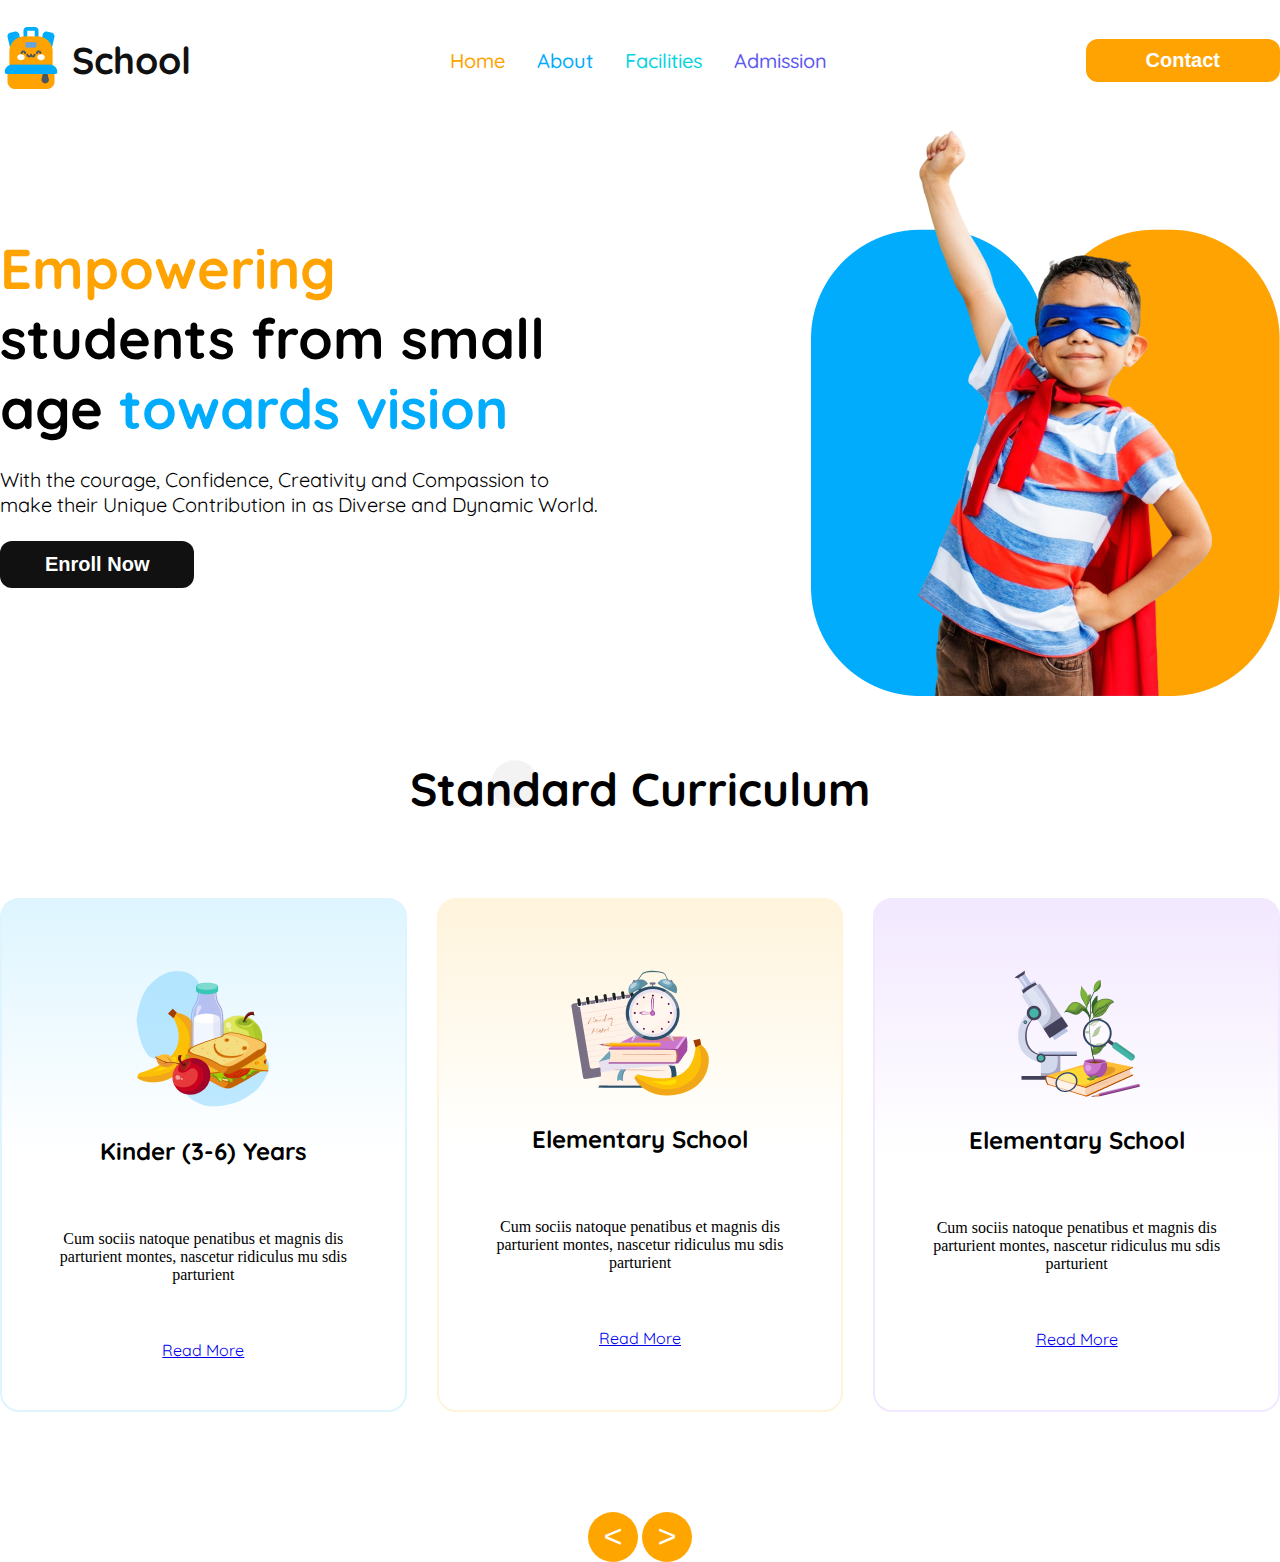
==== index.html @ a7b6e9ef "first commit" ====
<!DOCTYPE html>
<html lang="en">

<head>
    <meta charset="UTF-8">
    <meta name="viewport" content="width=device-width, initial-scale=1.0">
    <title>Assignment-2</title>
</head>
<link rel="stylesheet" href="style.css">

<body class="quicksand-font">
    <header>
        <nav class="navbar display-flex">

            <div class="nav-logo display-flex"><a href="index.html">
                    <img src="B11-A2-Kids-School/assets/logo.png" alt="school logo"></a>
                <a id="brand" href="assignment-2.html">
                    <h3 class="brand black">School</h3>
                </a>
            </div>

            <ul class="nav-links display-flex">
                <li class="nav-item"><a href="assignment-2.html" class="nav-link orange">Home</a></li>
                <li class="nav-item"><a href="assignment-2.html" class="nav-link sky-blue">About</a></li>
                <li class="nav-item"><a href="assignment-2.html" class="nav-link cyan">Facilities</a></li>
                <li class="nav-item"><a href="assignment-2.html" class="nav-link violet">Admission</a></li>
            </ul>
            <a href="assignment-2.html"> <button class="btn-primary">Contact</button></a>
        </nav>
    </header>
    <main>
        <div class="banner display-flex">
            <div class="banner-content">
                <h1 class="banner-title"><span class="orange">Empowering</span> <br> students from small <br> age <span
                        class="sky-blue">towards vision</span>
                </h1>
                <p class="banner-description">With the courage, Confidence, Creativity and Compassion to <br> make their
                    Unique Contribution in as
                    Diverse
                    and
                    Dynamic World.</p>
                <a href="assignment-2.html"><button class="btn-secondary">Enroll Now</button></a>
            </div>
            <div>
                <img class="banner-img" src="B11-A2-Kids-School/assets/hero-kids.png" alt="an image of hero kids">
            </div>
        </div>
        <section>
            <h2 class="section-title">Standard Curriculum</h2>
            <div class="card-container display-flex">
                <!-- .icon*4>img+h3.card-title+p.card-description+a -->
                <div class="card" id="card-1">
                    <img src="B11-A2-Kids-School/assets/kinder.png" alt="">
                    <h3 class="card-title">Kinder (3-6) Years</h3>
                    <p class="card-description raleway-font">Cum sociis natoque penatibus et magnis
                        dis parturient montes, nascetur ridiculus
                        mu sdis parturient</p>
                    <a href="assignment-2.html">Read More</a>
                </div>

                <div class="card" id="card-2">
                    <img src="B11-A2-Kids-School/assets/elementary.png" alt="">
                    <h3 class="card-title">Elementary School</h3>
                    <p class="card-description raleway-font">Cum sociis natoque penatibus et magnis
                        dis parturient montes, nascetur ridiculus
                        mu sdis parturient</p>
                    <a href="assignment-2.html">Read More</a>
                </div>

                <div class="card" id="card-3">
                    <img src="B11-A2-Kids-School/assets/middle.png" alt="">
                    <h3 class="card-title">Elementary School</h3>
                    <p class="card-description raleway-font">Cum sociis natoque penatibus et magnis
                        dis parturient montes, nascetur ridiculus
                        mu sdis parturient</p>
                    <a href="assignment-2.html">Read More</a>
                </div>
            </div>
            <div class="left-right-button">
                <button class="left">&lt;</button>
                <button class="right">&gt;</button>
            </div>

        </section>
    </main>
    <footer class="hide">
        <img src="B11-A2-Kids-School/assets/logo.png" alt="">
        <h2>Kids Education</h2>
    </footer>
</body>

</html>
---- style.css ----
@import url('https://fonts.googleapis.com/css2?family=Quicksand:wght@300..700&display=swap');


.quicksand-font {
    font-family: "Quicksand", serif;
    font-optical-sizing: auto;
    font-weight: 400;
    font-style: normal;
}

@import url('https://fonts.googleapis.com/css2?family=Raleway:ital,wght@0,100..900;1,100..900&display=swap');

.raleway-font {
    font-family: "Raleway", serif;
    font-optical-sizing: auto;
    font-weight: 400;
    font-style: normal;
}

body {
    max-width: 1440px;
    margin: 0 auto;
}

/* shared styles */
.display-flex {
    display: flex;
}

.hide {
    display: none;
}

/* colors */
.black {
    color: rgba(17, 17, 17, 1);
}

.white {
    color: rgba(247, 247, 247, 1);
}


.orange {
    color: rgba(254, 163, 1, 1);
}

.sky-blue {
    color: rgba(1, 172, 253, 1);
}

.cyan {
    color: rgba(5, 212, 223, 1);
}

.violet {
    color: rgba(93, 88, 239, 1);

}


.btn-primary {
    color: white;
    background-color: rgba(254, 163, 1, 1);
    border: none;
    border-radius: 12px;
    font-weight: 600;
    font-size: 1.25rem;
    padding: 10px 60px;
}

.btn-primary:hover {
    background-color: rgb(209, 132, 0);
}

.btn-secondary {
    color: white;
    background-color: rgba(17, 17, 17, 1);
    border: none;
    border-radius: 12px;
    font-weight: 700;
    font-size: 1.25rem;
    padding: 12px 45px;
}

.btn-secondary:hover {
    background-color: rgb(70, 70, 70);
}

/* header styles */

header {
    /* margin-top: 20px; */
}

/* nav styles */

.navbar {
    justify-content: space-between;
    align-items: center;
}

.nav-logo {
    align-items: center;
    gap: 10px;
}

.nav-item {
    list-style: none;

}

.nav-link:hover {
    color: rgb(70, 70, 70);
}

.nav-link {
    text-decoration: none;
    font-weight: 500;
    font-size: 1.25rem;
}

.nav-links {
    gap: 32px;
    padding: 0;
}

#brand {
    text-decoration: none;
    font-weight: 700;
    font-size: 2rem;
}

.brand:hover {
    color: rgb(100, 100, 100);
}

/* banner styles */
.banner {
    justify-content: space-between;
    align-items: center;
    margin-bottom: 60px;
}

.banner-title {
    font-weight: 700;
    font-size: 3.5rem;
    margin: 0;
}

.banner-description {
    font-weight: 400;
    font-size: 1.25rem;
    margin: 0;
    padding-top: 24px;
    padding-bottom: 24px;
}

/* section styles  */

.section-title {
    background-image: url(B11-A2-Kids-School/assets/bg.png);
    font-weight: 700;
    font-size: 2.875rem;
    color: rgb(0, 0, 0);
    align-items: center;
    text-align: center;
    margin-bottom: 80px;
}

.card-container {
    gap: 30px;
}

.card {
    align-items: center;
    text-align: center;
    border-radius: 19px;
    padding-top: 50px;
    padding-bottom: 50px;
}

.card img {
    margin-top: 20px;
}

#card-1 {
    background-image: linear-gradient(rgba(222, 245, 255, 1), transparent, transparent);
    border: 2px solid rgba(222, 245, 255, 1);
}

#card-2 {
    background-image: linear-gradient(rgba(255, 244, 220, 1), transparent, transparent);
    border: 2px solid rgba(255, 244, 220, 1);
}

#card-3 {
    background-image: linear-gradient(rgba(242, 232, 255, 1), transparent, transparent);
    border: 2px solid rgba(242, 232, 255, 1);
}

.card-title {
    font-weight: 700;
    font-size: 1.5rem;
}

.card-description {
    font-weight: 500;
    font-size: 1rem;
    padding: 40px;
}

.left-right-button {
    text-align: center;
    margin-top: 100px
}

.left {
    width: 50px;
    height: 50px;
    background-color: orange;
    color: white;
    border: none;
    border-radius: 50%;
    font-size: 2rem;
}

.right {
    width: 50px;
    height: 50px;
    background-color: orange;
    color: white;
    border: none;
    border-radius: 50%;
    font-size: 2rem;

}

/* section ends here */

/* our stories */
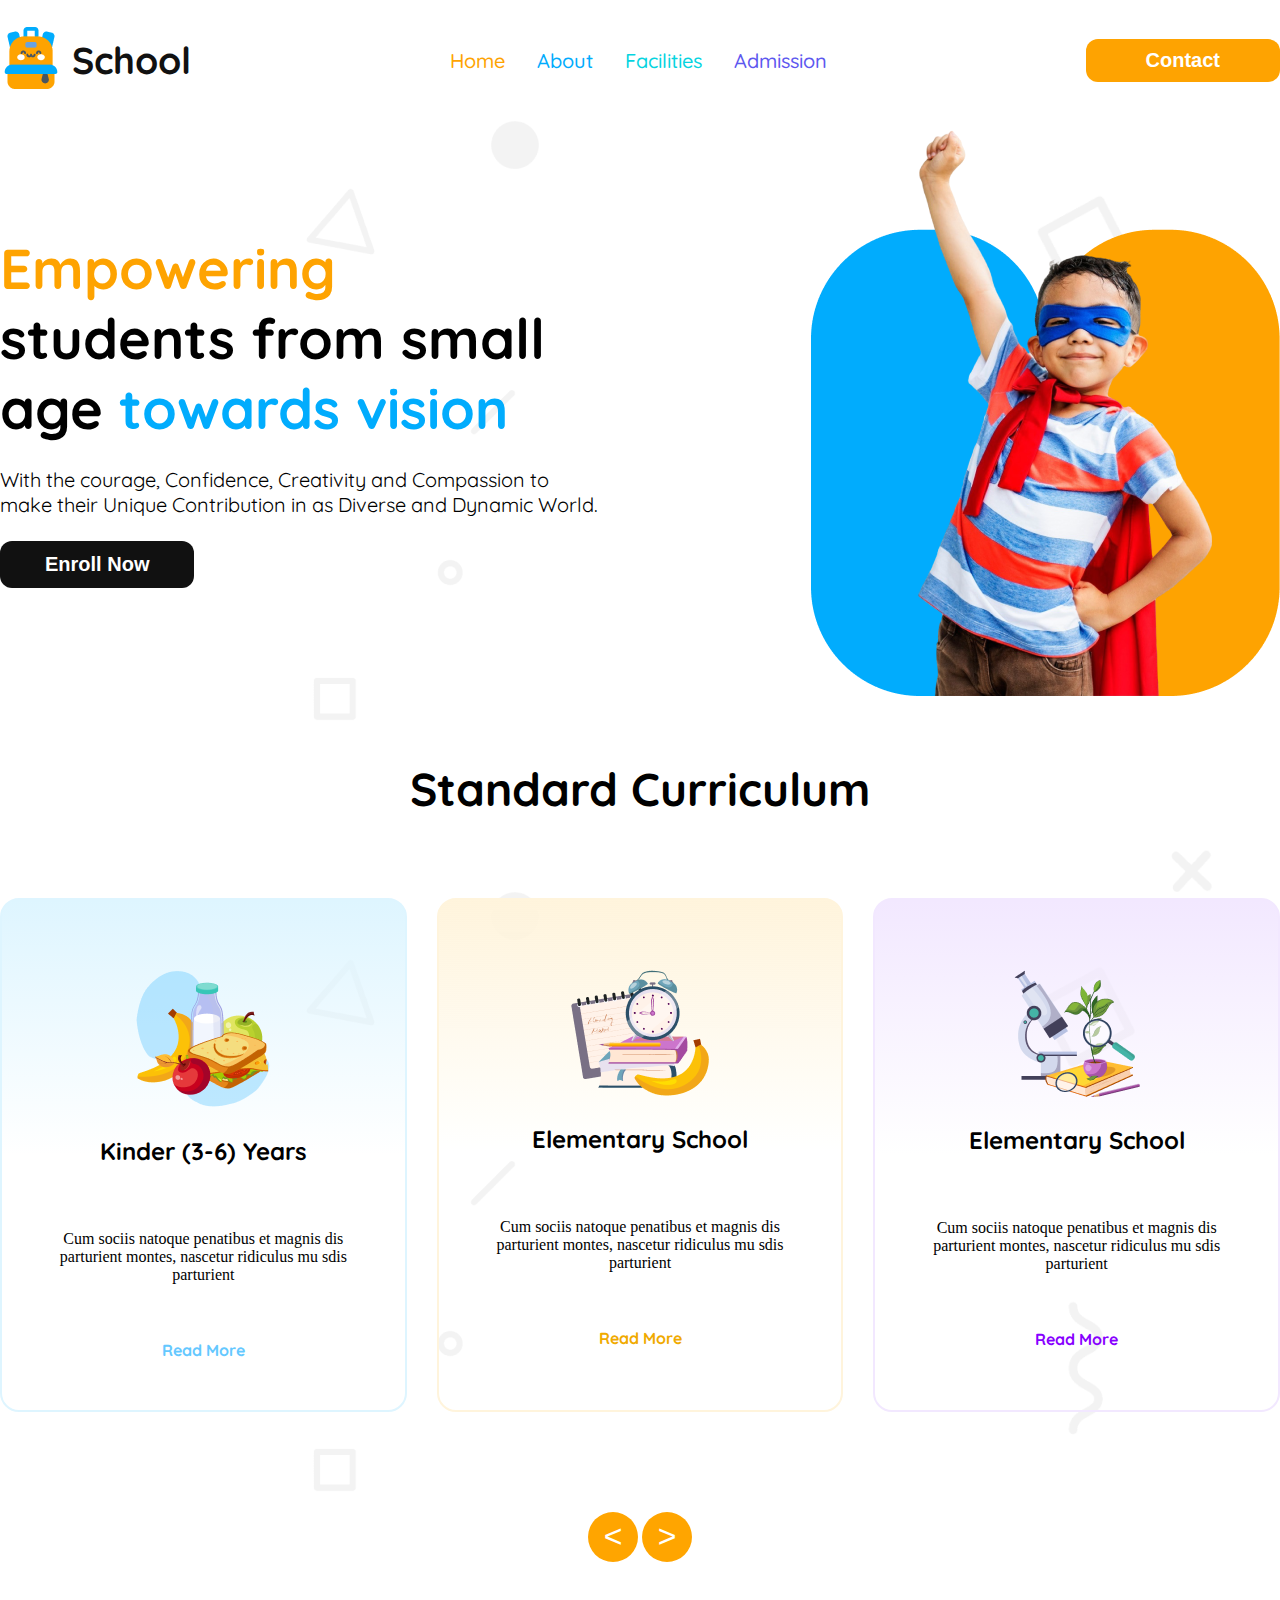
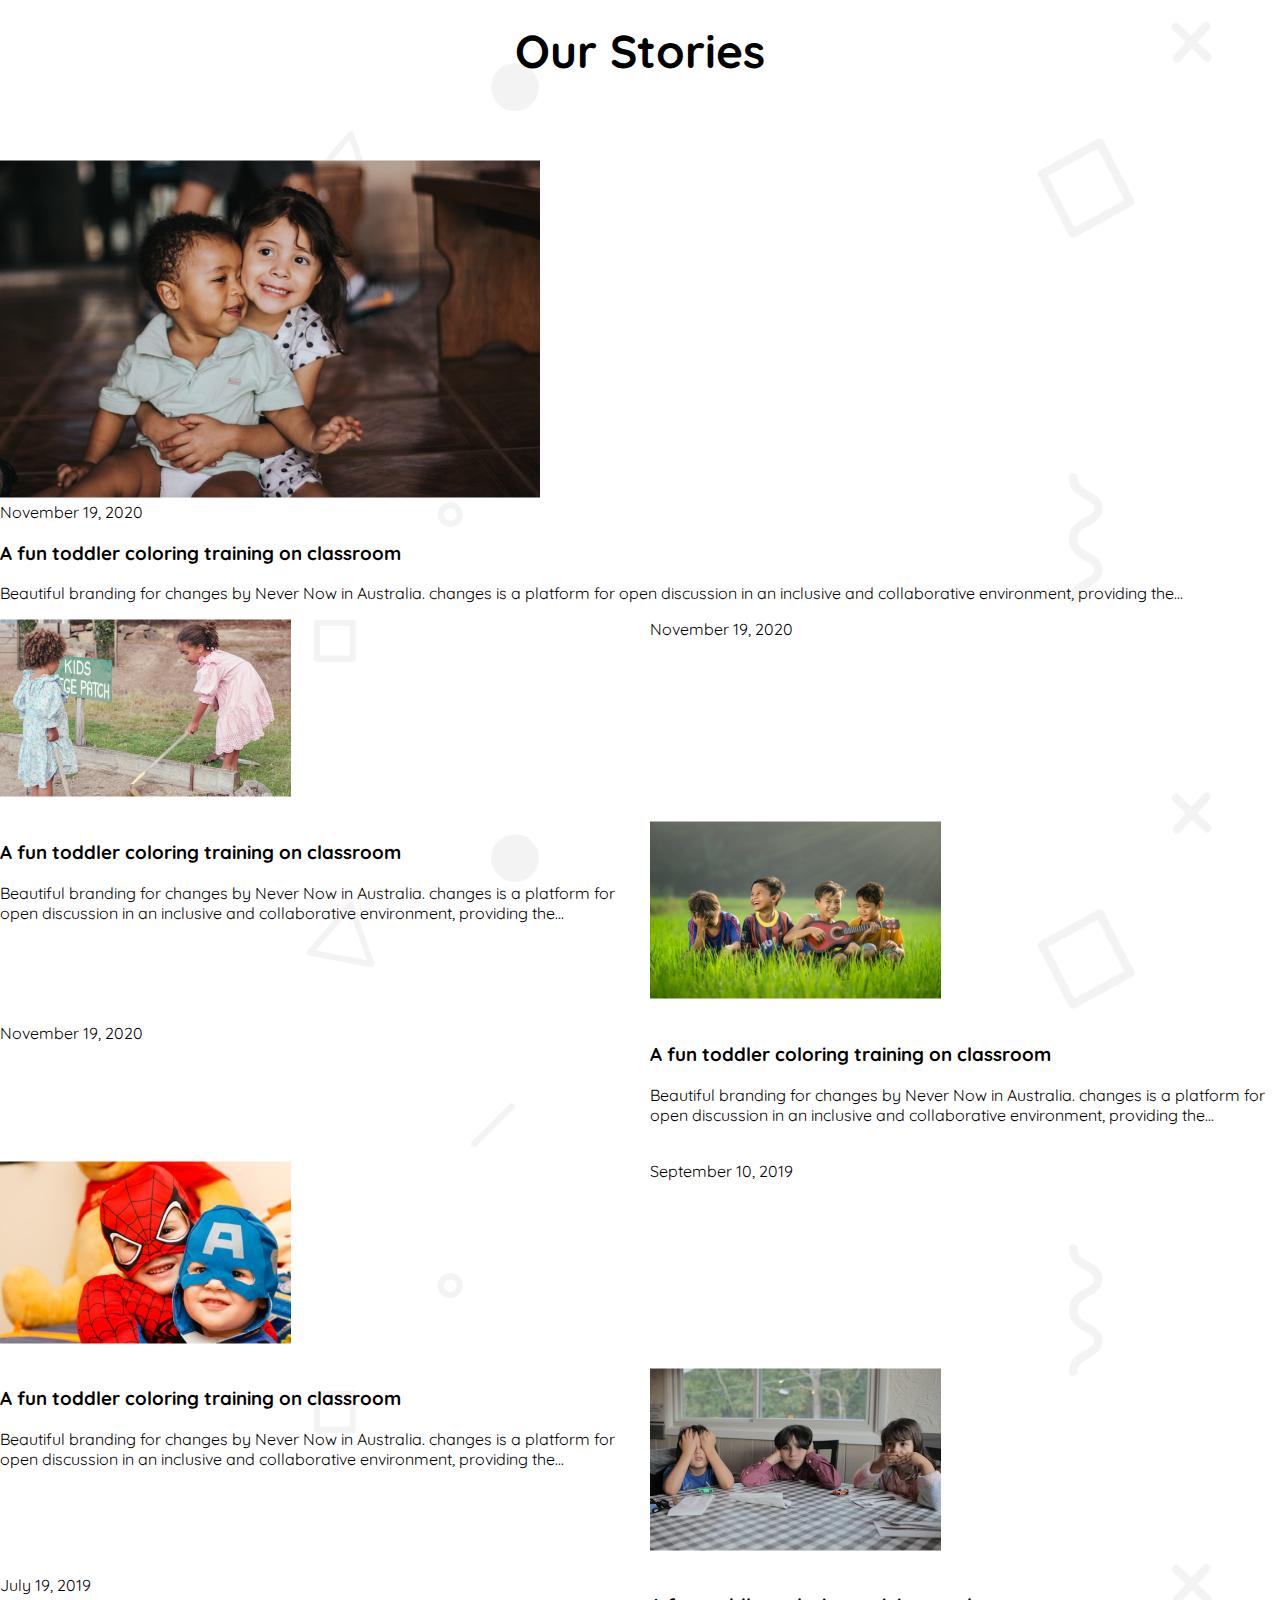
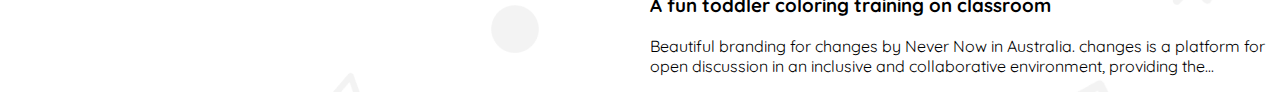
==== commit 74a17971: "adding our stories section" ====
--- a/index.html
+++ b/index.html
@@ -55,7 +55,7 @@
                     <p class="card-description raleway-font">Cum sociis natoque penatibus et magnis
                         dis parturient montes, nascetur ridiculus
                         mu sdis parturient</p>
-                    <a href="assignment-2.html">Read More</a>
+                    <a href="assignment-2.html"><span style="color:rgba(100, 200, 255, 1);">Read More</span></a>
                 </div>
 
                 <div class="card" id="card-2">
@@ -64,7 +64,7 @@
                     <p class="card-description raleway-font">Cum sociis natoque penatibus et magnis
                         dis parturient montes, nascetur ridiculus
                         mu sdis parturient</p>
-                    <a href="assignment-2.html">Read More</a>
+                    <a href="assignment-2.html"><span style="color:rgba(240, 170, 0, 1);">Read More</span></a>
                 </div>
 
                 <div class="card" id="card-3">
@@ -73,14 +73,78 @@
                     <p class="card-description raleway-font">Cum sociis natoque penatibus et magnis
                         dis parturient montes, nascetur ridiculus
                         mu sdis parturient</p>
-                    <a href="assignment-2.html">Read More</a>
+                    <a href="assignment-2.html"><span style="color:rgba(135, 0, 255, 1);">Read More</span></a>
                 </div>
             </div>
             <div class="left-right-button">
-                <button class="left">&lt;</button>
-                <button class="right">&gt;</button>
+                <a href="assignment-2.html"><button class="left">&lt;</button></a>
+                <a href="assignment-2.html"><button class="right">&gt;</button></a>
             </div>
 
+        </section>
+
+        <section>
+            <h2 class="section-title">Our Stories</h2>
+            <div>
+                <img src="B11-A2-Kids-School/assets/story-1.png">
+            </div>
+            <div class="date">November 19, 2020</div>
+            <div>
+                <h3 class="story-title">A fun toddler coloring training on
+                    classroom</h3>
+                <p class="story-description">Beautiful branding for changes by Never Now in Australia.
+                    changes is a platform for open discussion in an inclusive and
+                    collaborative environment, providing the...</p>
+            </div>
+            <div class="story-collage">
+                <div>
+                    <img src="B11-A2-Kids-School/assets/story-2.png">
+                </div>
+                <div class="date">November 19, 2020</div>
+                <div>
+                    <h3 class="story-title">A fun toddler coloring training on
+                        classroom</h3>
+                    <p class="story-description">Beautiful branding for changes by Never Now in Australia.
+                        changes is a platform for open discussion in an inclusive and
+                        collaborative environment, providing the...</p>
+                </div>
+
+                <div>
+                    <img src="B11-A2-Kids-School/assets/story-3.png">
+                </div>
+                <div class="date">November 19, 2020</div>
+                <div>
+                    <h3 class="story-title">A fun toddler coloring training on
+                        classroom</h3>
+                    <p class="story-description">Beautiful branding for changes by Never Now in Australia.
+                        changes is a platform for open discussion in an inclusive and
+                        collaborative environment, providing the...</p>
+                </div>
+
+                <div>
+                    <img src="B11-A2-Kids-School/assets/story-4.png">
+                </div>
+                <div class="date">September 10, 2019</div>
+                <div>
+                    <h3 class="story-title">A fun toddler coloring training on
+                        classroom</h3>
+                    <p class="story-description">Beautiful branding for changes by Never Now in Australia.
+                        changes is a platform for open discussion in an inclusive and
+                        collaborative environment, providing the...</p>
+                </div>
+
+                <div>
+                    <img src="B11-A2-Kids-School/assets/story-5.png">
+                </div>
+                <div class="date">July 19, 2019</div>
+                <div>
+                    <h3 class="story-title">A fun toddler coloring training on
+                        classroom</h3>
+                    <p class="story-description">Beautiful branding for changes by Never Now in Australia.
+                        changes is a platform for open discussion in an inclusive and
+                        collaborative environment, providing the...</p>
+                </div>
+            </div>
         </section>
     </main>
     <footer class="hide">
--- a/style.css
+++ b/style.css
@@ -17,6 +17,10 @@
     font-style: normal;
 }
 
+main {
+    background-image: url(B11-A2-Kids-School/assets/bg.png);
+}
+
 body {
     max-width: 1440px;
     margin: 0 auto;
@@ -159,7 +163,6 @@
 /* section styles  */
 
 .section-title {
-    background-image: url(B11-A2-Kids-School/assets/bg.png);
     font-weight: 700;
     font-size: 2.875rem;
     color: rgb(0, 0, 0);
@@ -184,6 +187,12 @@
     margin-top: 20px;
 }
 
+.card a {
+    text-decoration: none;
+    font-weight: 700;
+    font-size: 1rem;
+}
+
 #card-1 {
     background-image: linear-gradient(rgba(222, 245, 255, 1), transparent, transparent);
     border: 2px solid rgba(222, 245, 255, 1);
@@ -212,7 +221,8 @@
 
 .left-right-button {
     text-align: center;
-    margin-top: 100px
+    margin-top: 100px;
+    margin-bottom: 60px;
 }
 
 .left {
@@ -225,6 +235,10 @@
     font-size: 2rem;
 }
 
+.left:hover {
+    background-color: rgb(209, 132, 0);
+}
+
 .right {
     width: 50px;
     height: 50px;
@@ -233,9 +247,18 @@
     border: none;
     border-radius: 50%;
     font-size: 2rem;
-
+}
+
+.right:hover {
+    background-color: rgb(209, 132, 0);
 }
 
 /* section ends here */
 
-/* our stories */+/* our stories style */
+
+.story-collage {
+    display: grid;
+    grid-template-columns: repeat(2, 1fr);
+    gap: 20px;
+}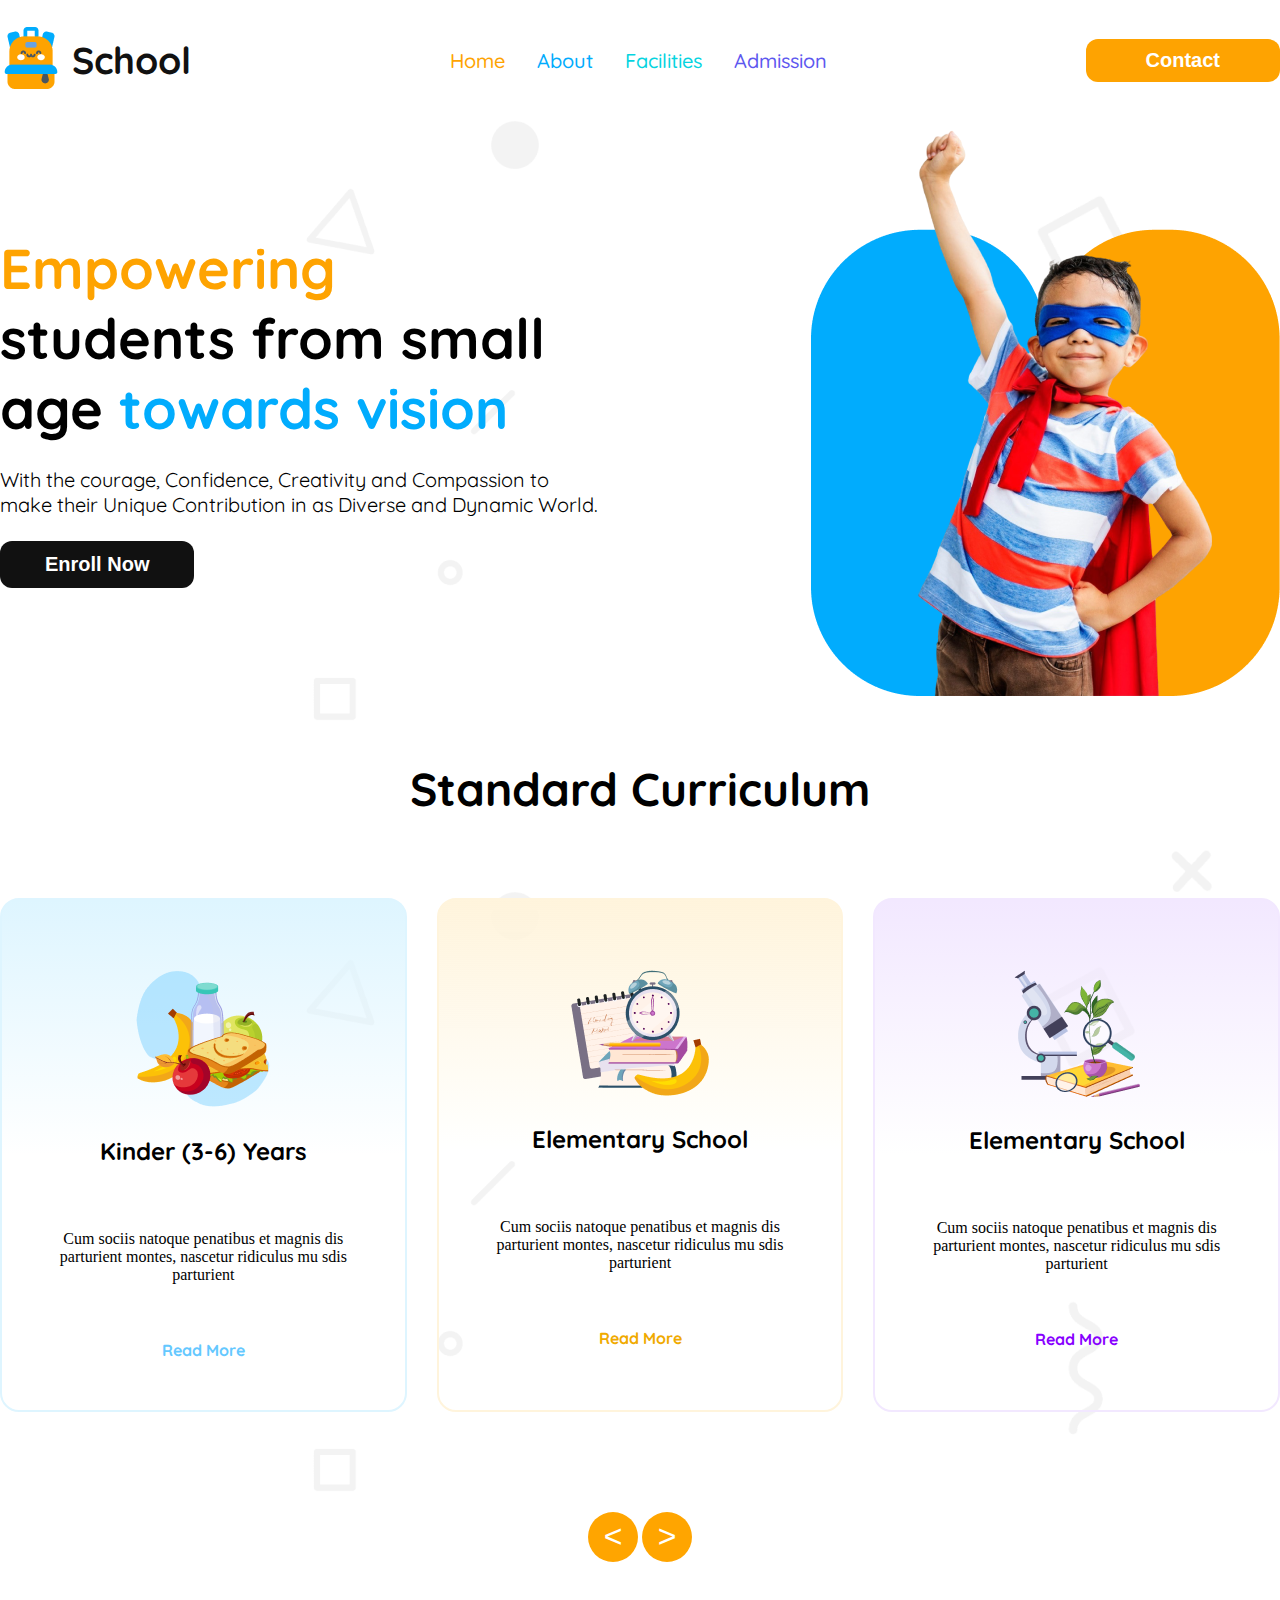
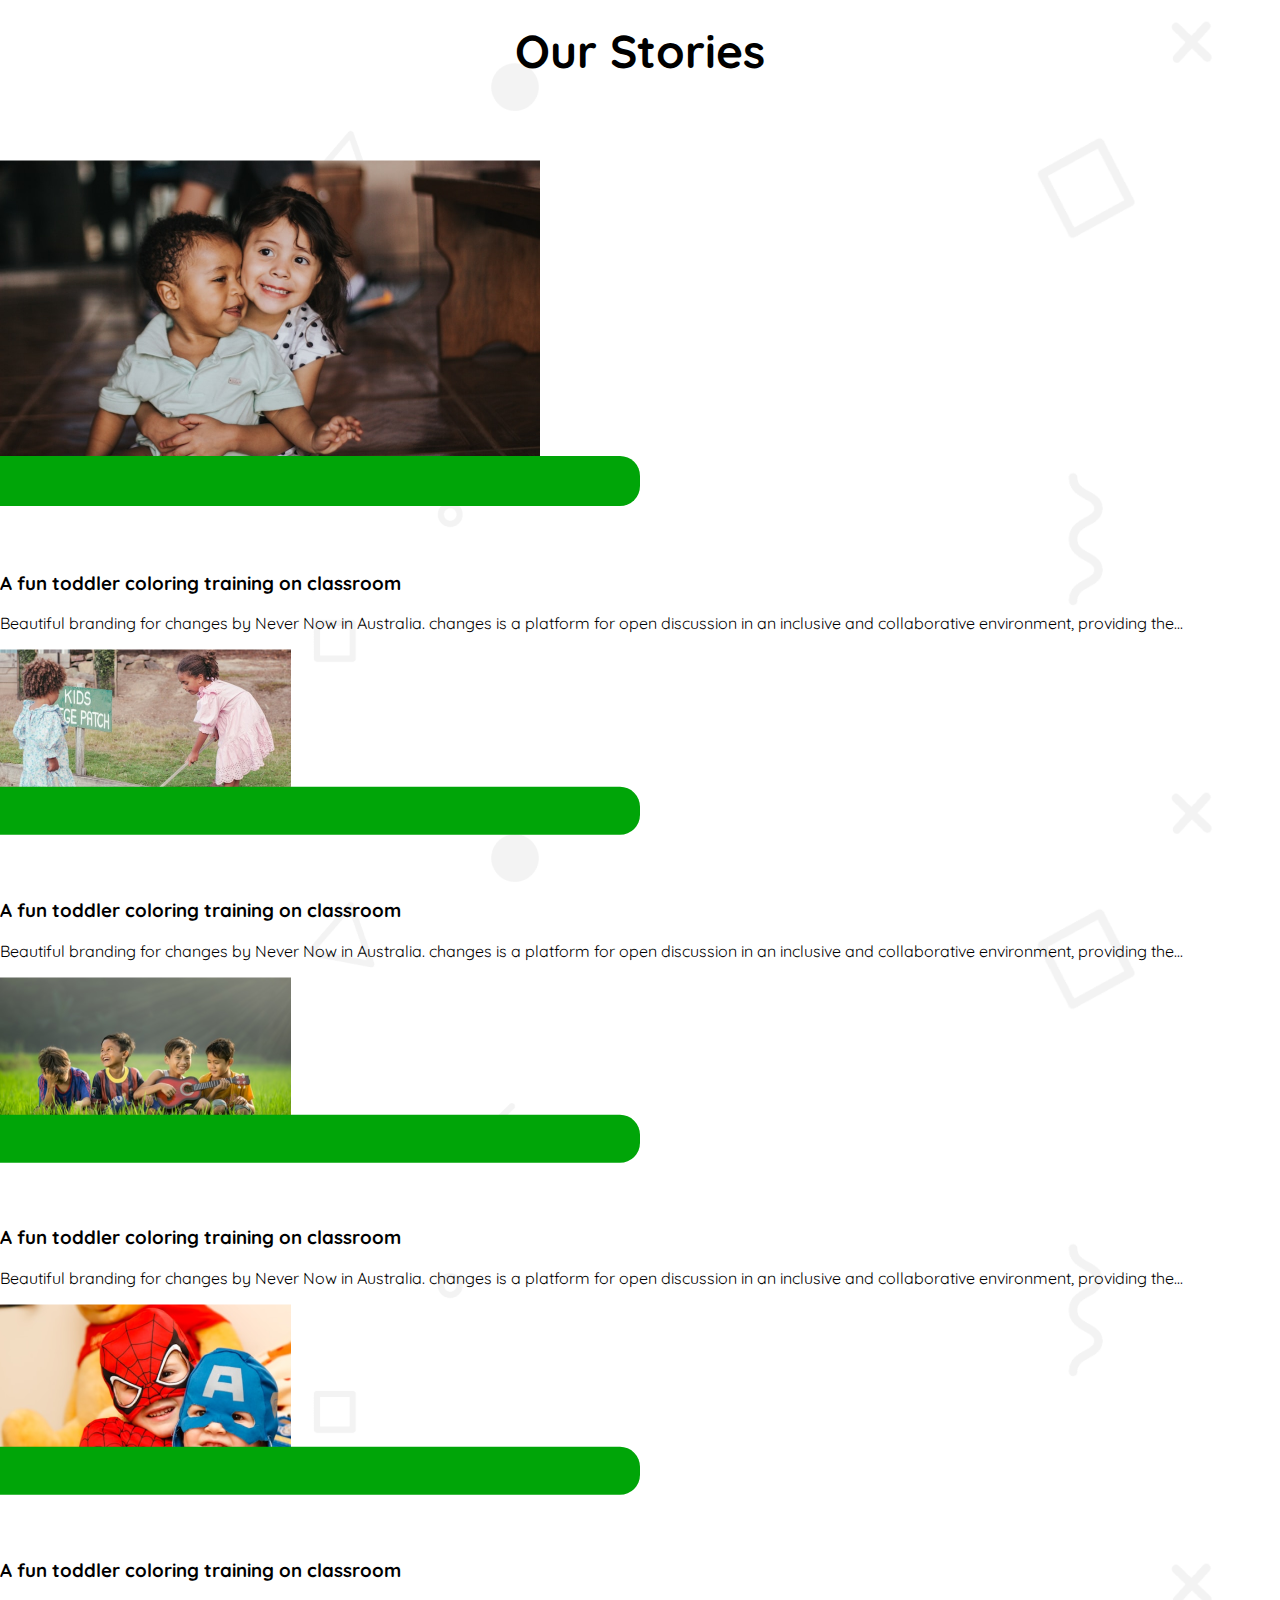
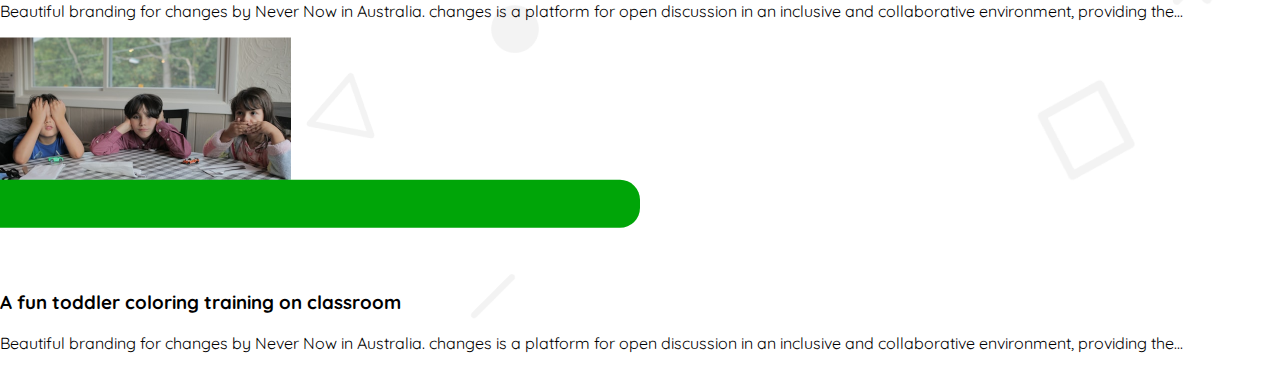
==== commit 01ac32fb: "finishing for today" ====
--- a/index.html
+++ b/index.html
@@ -100,7 +100,7 @@
                 <div>
                     <img src="B11-A2-Kids-School/assets/story-2.png">
                 </div>
-                <div class="date">November 19, 2020</div>
+                <div class="date raleway-font">November 19, 2020</div>
                 <div>
                     <h3 class="story-title">A fun toddler coloring training on
                         classroom</h3>
@@ -112,7 +112,7 @@
                 <div>
                     <img src="B11-A2-Kids-School/assets/story-3.png">
                 </div>
-                <div class="date">November 19, 2020</div>
+                <div class="date raleway-font">November 19, 2020</div>
                 <div>
                     <h3 class="story-title">A fun toddler coloring training on
                         classroom</h3>
@@ -124,7 +124,7 @@
                 <div>
                     <img src="B11-A2-Kids-School/assets/story-4.png">
                 </div>
-                <div class="date">September 10, 2019</div>
+                <div class="date raleway-font">September 10, 2019</div>
                 <div>
                     <h3 class="story-title">A fun toddler coloring training on
                         classroom</h3>
@@ -136,7 +136,7 @@
                 <div>
                     <img src="B11-A2-Kids-School/assets/story-5.png">
                 </div>
-                <div class="date">July 19, 2019</div>
+                <div class="date raleway-font">July 19, 2019</div>
                 <div>
                     <h3 class="story-title">A fun toddler coloring training on
                         classroom</h3>
--- a/style.css
+++ b/style.css
@@ -256,9 +256,19 @@
 /* section ends here */
 
 /* our stories style */
-
-.story-collage {
+.date {
+    background-color: rgb(0, 165, 8);
+    color: white;
+    border-radius: 20px;
+    padding: 15px 20px;
+    font-weight: 500;
+    font-size: 1rem;
+    transform: translate(-50%, -92%);
+    top: 60%;
+}
+
+/* .story-collage {
     display: grid;
     grid-template-columns: repeat(2, 1fr);
     gap: 20px;
-}+} */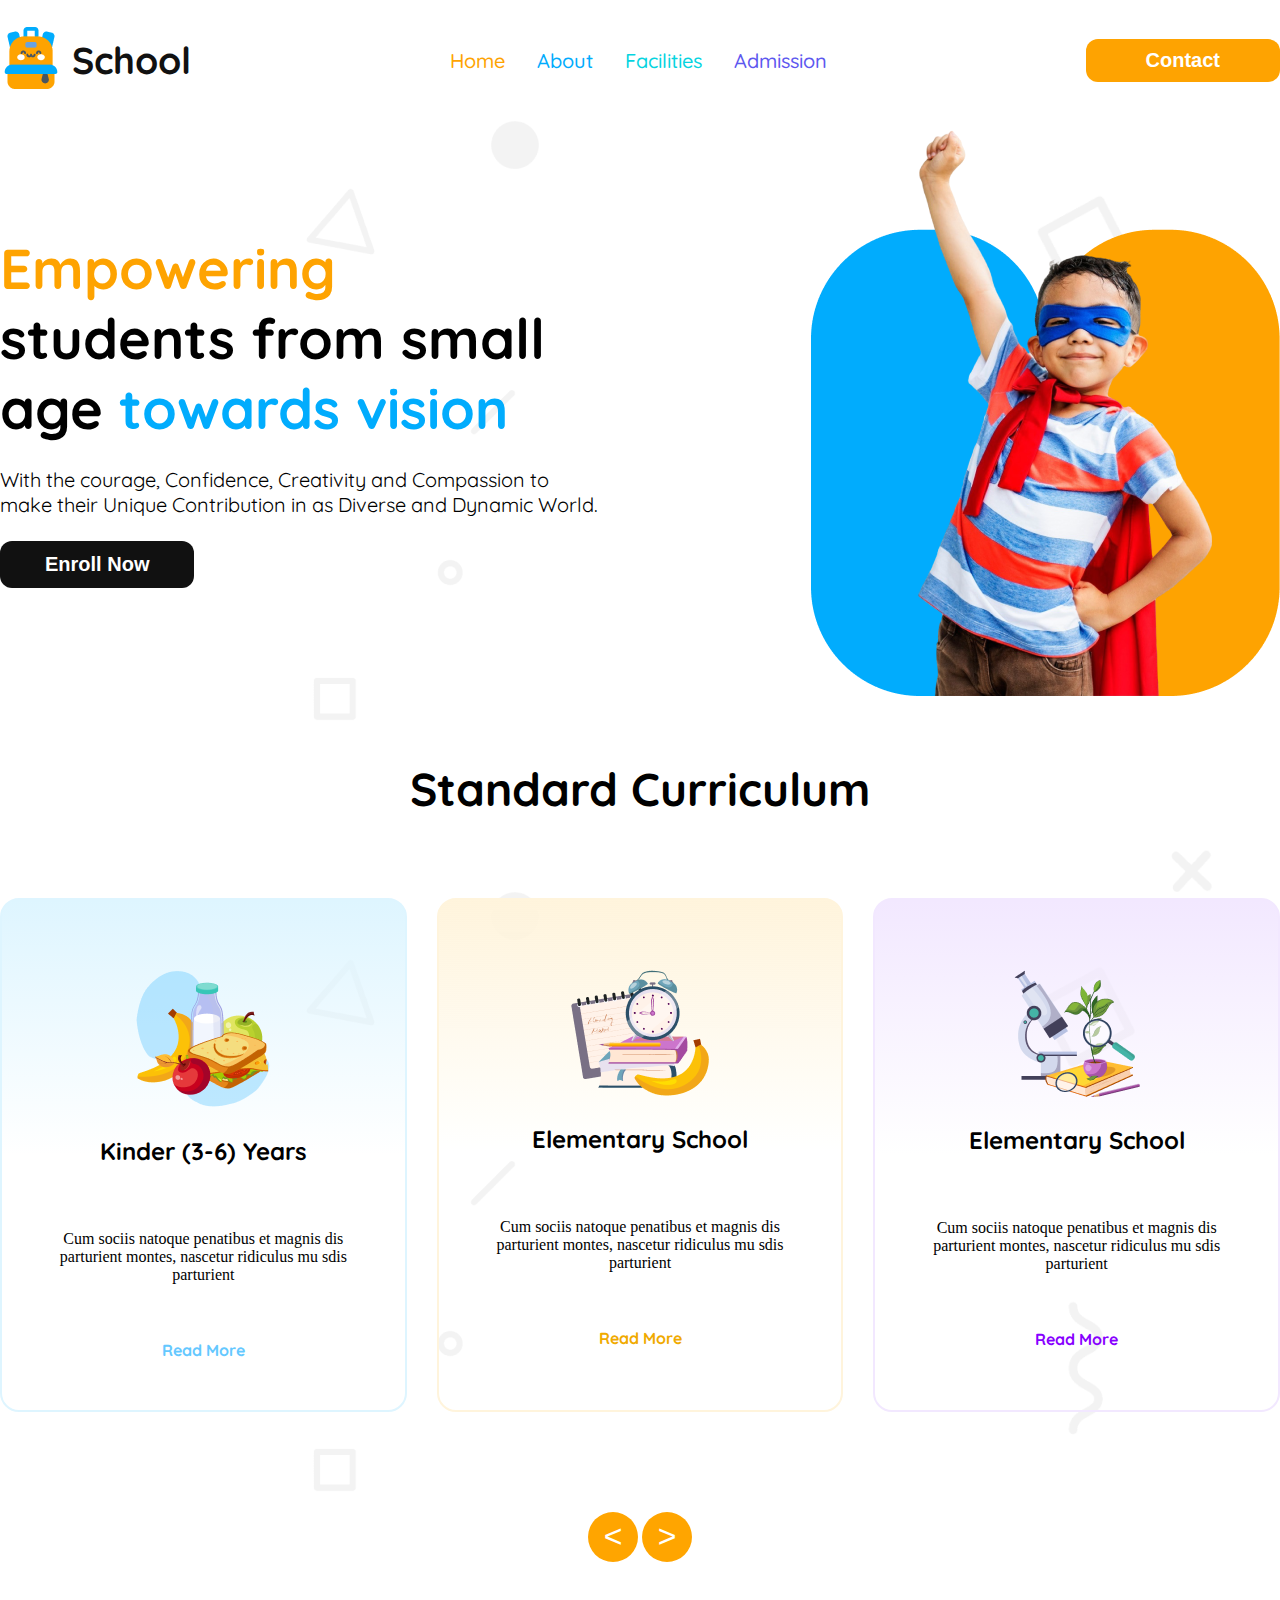
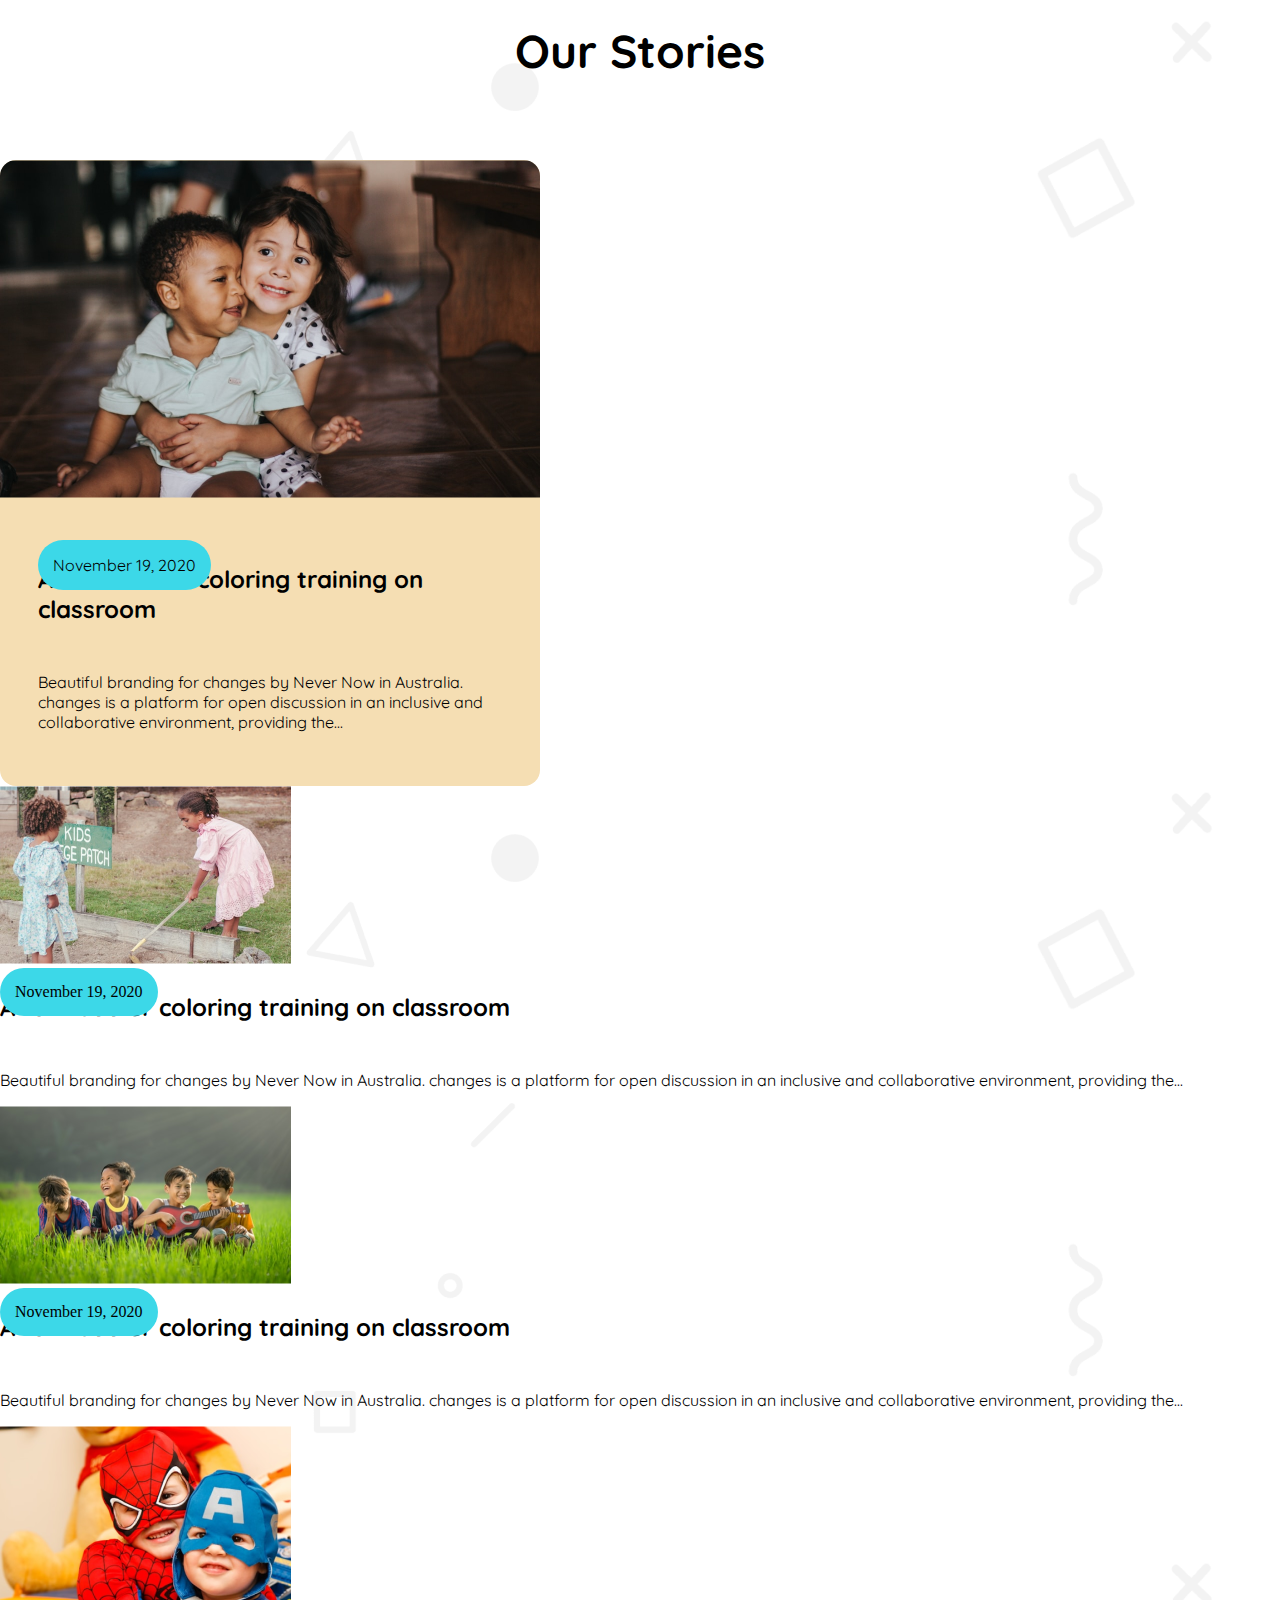
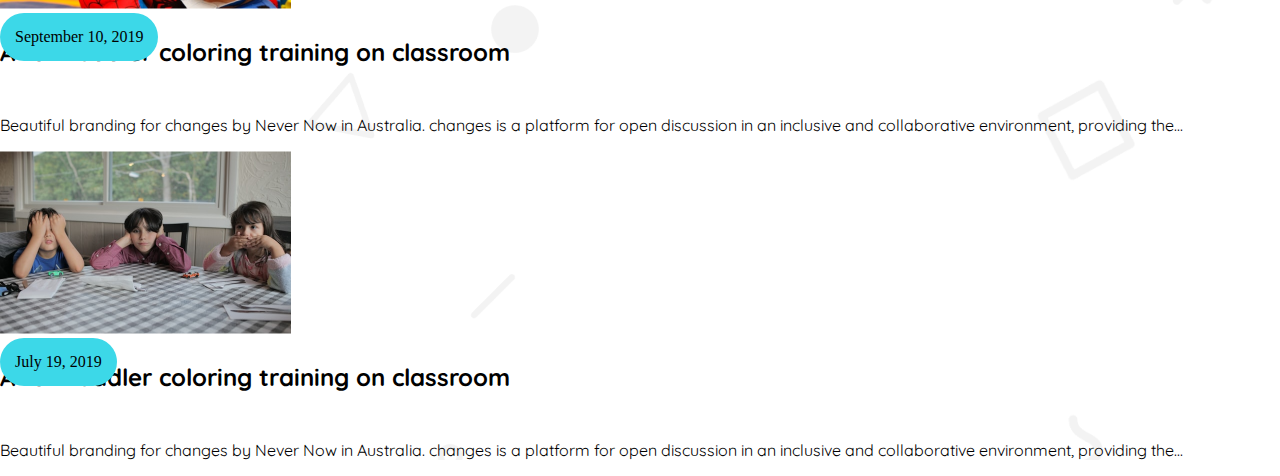
==== commit 9fbd530e: "brain is not working" ====
--- a/index.html
+++ b/index.html
@@ -85,17 +85,24 @@
 
         <section>
             <h2 class="section-title">Our Stories</h2>
-            <div>
-                <img src="B11-A2-Kids-School/assets/story-1.png">
+            <div class="story-1">
+                <div>
+                    <img src="B11-A2-Kids-School/assets/story-1.png">
+                </div>
+
+                <div class="section-content">
+                    <div class="date">November 19, 2020</div>
+                    <div>
+                        <h3 class="story-title">A fun toddler coloring training on
+                            classroom</h3>
+                        <p class="story-description">Beautiful branding for changes by Never Now in Australia.
+                            changes is a platform for open discussion in an inclusive and
+                            collaborative environment, providing the...</p>
+                    </div>
+                </div>
+
             </div>
-            <div class="date">November 19, 2020</div>
-            <div>
-                <h3 class="story-title">A fun toddler coloring training on
-                    classroom</h3>
-                <p class="story-description">Beautiful branding for changes by Never Now in Australia.
-                    changes is a platform for open discussion in an inclusive and
-                    collaborative environment, providing the...</p>
-            </div>
+
             <div class="story-collage">
                 <div>
                     <img src="B11-A2-Kids-School/assets/story-2.png">
--- a/style.css
+++ b/style.css
@@ -256,15 +256,36 @@
 /* section ends here */
 
 /* our stories style */
+
+.story-1 {
+    background-color: wheat;
+    width: 540px;
+    border-radius: 16px;
+}
+
+.story-1 img {
+    border-top-left-radius: 16px;
+    border-top-right-radius: 16px;
+}
+
 .date {
-    background-color: rgb(0, 165, 8);
-    color: white;
-    border-radius: 20px;
-    padding: 15px 20px;
-    font-weight: 500;
-    font-size: 1rem;
-    transform: translate(-50%, -92%);
-    top: 60%;
+    position: absolute;
+
+    padding: 15px;
+    background-color: rgba(60, 216, 232, 1);
+    display: unset;
+    border-radius: 50px;
+}
+
+.story-title {
+    font-weight: 700;
+    font-size: 1.5rem;
+
+    margin-bottom: 48px;
+}
+
+.section-content {
+    padding: 38px;
 }
 
 /* .story-collage {
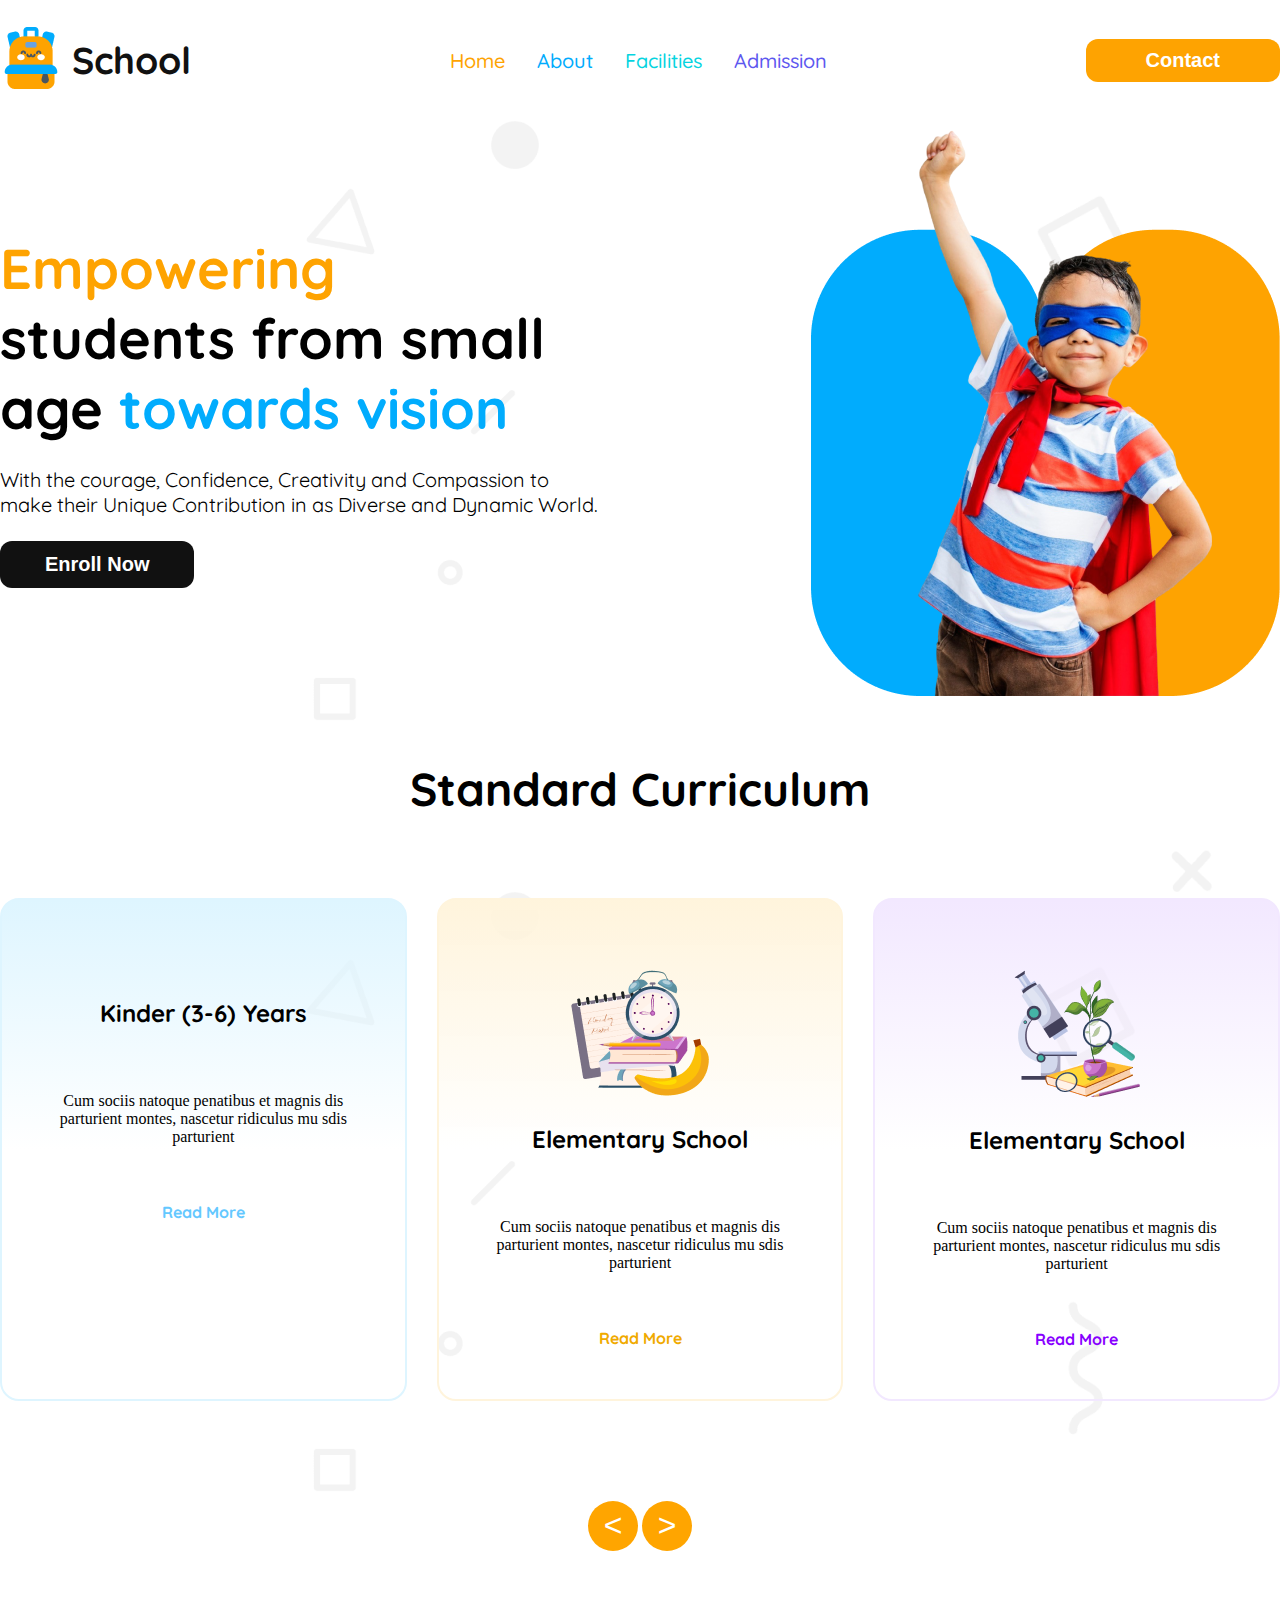
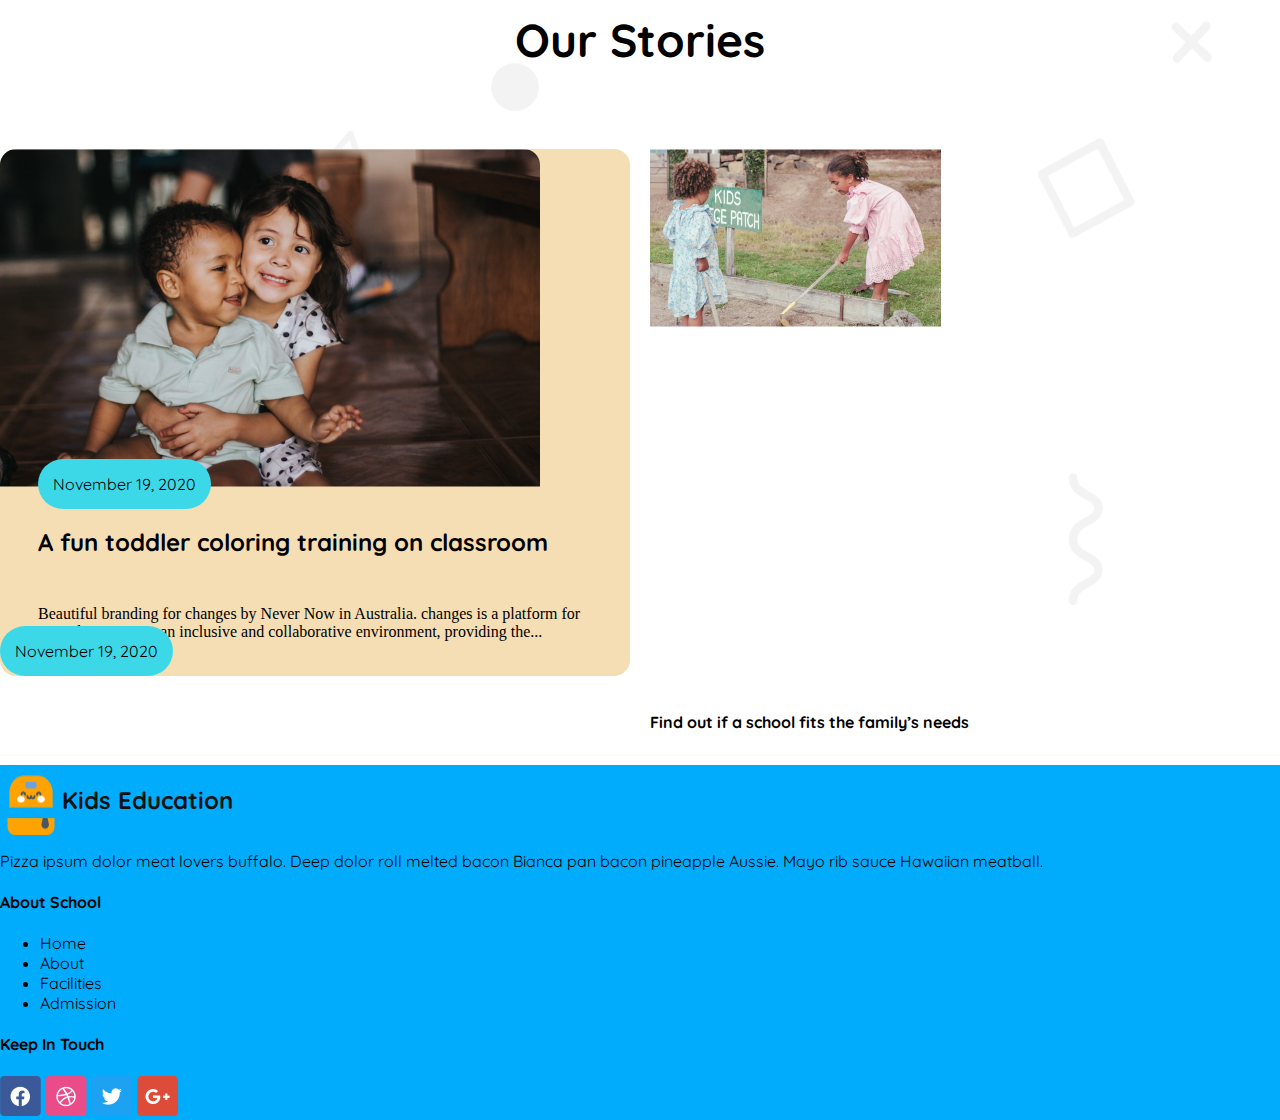
==== commit a63f33dd: "adding footer" ====
--- a/index.html
+++ b/index.html
@@ -50,7 +50,7 @@
             <div class="card-container display-flex">
                 <!-- .icon*4>img+h3.card-title+p.card-description+a -->
                 <div class="card" id="card-1">
-                    <img src="B11-A2-Kids-School/assets/kinder.png" alt="">
+                    <img srsc="B11-A2-Kids-School/assets/kinder.png" alt="">
                     <h3 class="card-title">Kinder (3-6) Years</h3>
                     <p class="card-description raleway-font">Cum sociis natoque penatibus et magnis
                         dis parturient montes, nascetur ridiculus
@@ -84,79 +84,73 @@
         </section>
 
         <section>
+
             <h2 class="section-title">Our Stories</h2>
-            <div class="story-1">
-                <div>
-                    <img src="B11-A2-Kids-School/assets/story-1.png">
-                </div>
 
-                <div class="section-content">
-                    <div class="date">November 19, 2020</div>
+            <div class="storys">
+                <div class="story-card">
                     <div>
-                        <h3 class="story-title">A fun toddler coloring training on
-                            classroom</h3>
-                        <p class="story-description">Beautiful branding for changes by Never Now in Australia.
-                            changes is a platform for open discussion in an inclusive and
-                            collaborative environment, providing the...</p>
+                        <img src="B11-A2-Kids-School/assets/story-1.png">
+                    </div>
+                    <div class="section-content">
+                        <div class="align">
+                            <div class="date">November 19, 2020</div>
+                        </div>
+                        <div>
+                            <h3 class="story-title">A fun toddler coloring training on
+                                classroom</h3>
+                            <p class="story-description">Beautiful branding for changes by Never Now in Australia.
+                                changes is a platform for open discussion in an inclusive and
+                                collaborative environment, providing the...
+                            </p>
+                        </div>
                     </div>
                 </div>
 
-            </div>
-
-            <div class="story-collage">
                 <div>
-                    <img src="B11-A2-Kids-School/assets/story-2.png">
+                    <img src="B11-A2-Kids-School/assets/story-2.png" alt="">
                 </div>
-                <div class="date raleway-font">November 19, 2020</div>
+                <div class="align">
+                    <div class="date">November 19, 2020</div>
+                </div>
                 <div>
-                    <h3 class="story-title">A fun toddler coloring training on
-                        classroom</h3>
-                    <p class="story-description">Beautiful branding for changes by Never Now in Australia.
-                        changes is a platform for open discussion in an inclusive and
-                        collaborative environment, providing the...</p>
-                </div>
-
-                <div>
-                    <img src="B11-A2-Kids-School/assets/story-3.png">
-                </div>
-                <div class="date raleway-font">November 19, 2020</div>
-                <div>
-                    <h3 class="story-title">A fun toddler coloring training on
-                        classroom</h3>
-                    <p class="story-description">Beautiful branding for changes by Never Now in Australia.
-                        changes is a platform for open discussion in an inclusive and
-                        collaborative environment, providing the...</p>
-                </div>
-
-                <div>
-                    <img src="B11-A2-Kids-School/assets/story-4.png">
-                </div>
-                <div class="date raleway-font">September 10, 2019</div>
-                <div>
-                    <h3 class="story-title">A fun toddler coloring training on
-                        classroom</h3>
-                    <p class="story-description">Beautiful branding for changes by Never Now in Australia.
-                        changes is a platform for open discussion in an inclusive and
-                        collaborative environment, providing the...</p>
-                </div>
-
-                <div>
-                    <img src="B11-A2-Kids-School/assets/story-5.png">
-                </div>
-                <div class="date raleway-font">July 19, 2019</div>
-                <div>
-                    <h3 class="story-title">A fun toddler coloring training on
-                        classroom</h3>
-                    <p class="story-description">Beautiful branding for changes by Never Now in Australia.
-                        changes is a platform for open discussion in an inclusive and
-                        collaborative environment, providing the...</p>
+                    <h3 class="story-title-2">Find out if a school fits the
+                        family’s needs</h3>
                 </div>
             </div>
         </section>
     </main>
-    <footer class="hide">
-        <img src="B11-A2-Kids-School/assets/logo.png" alt="">
-        <h2>Kids Education</h2>
+    <footer>
+        <div class="display-flex">
+            <img src="B11-A2-Kids-School/assets/logo.png" alt="school logo">
+            <h2 class="brand black">Kids
+                Education</h2>
+        </div>
+
+        <div>
+            <p>
+                Pizza ipsum dolor meat lovers buffalo. Deep dolor roll melted bacon Bianca pan bacon pineapple Aussie.
+                Mayo rib sauce Hawaiian meatball.
+            </p>
+        </div>
+
+        <div class="about">
+            <h4>About School</h4>
+            <ul>
+                <li>Home</li>
+                <li>About</li>
+                <li>Facilities</li>
+                <li>Admission</li>
+            </ul>
+        </div>
+        <div>
+            <h4>Keep In Touch</h4>
+            <a href=""><img src="B11-A2-Kids-School/assets/fb.png" alt=""></a>
+            <a href=""><img src="B11-A2-Kids-School/assets/dribble.png" alt=""></a>
+            <a href=""><img src="B11-A2-Kids-School/assets/twitter.png" alt=""></a>
+            <a href=""><img src="B11-A2-Kids-School/assets/google+.png" alt=""></a>
+
+        </div>
     </footer>
 </body>
 
--- a/style.css
+++ b/style.css
@@ -256,40 +256,85 @@
 /* section ends here */
 
 /* our stories style */
-
-.story-1 {
+.storys {
+    display: grid;
+    grid-template-columns: repeat(2, 2fr);
+    gap: 20px;
+}
+
+.section-content {
+    padding: 38px;
+    padding-bottom: 0;
+}
+
+.story-card {
     background-color: wheat;
-    width: 540px;
     border-radius: 16px;
 }
 
-.story-1 img {
+.story-card img {
     border-top-left-radius: 16px;
     border-top-right-radius: 16px;
 }
 
+
+.story-title {
+    font-weight: 700;
+    font-size: 1.5rem;
+    margin-bottom: 48px;
+    padding: 0
+}
+
+.story-description {
+    font-family: "Raleway", serif;
+    font-weight: 400;
+    font-size: 1rem;
+    margin: 0;
+    padding-bottom: 35px;
+}
+
 .date {
-    position: absolute;
-
+    display: inline;
+    background-color: rgba(60, 216, 232, 1);
+    border-radius: 50px;
     padding: 15px;
-    background-color: rgba(60, 216, 232, 1);
-    display: unset;
-    border-radius: 50px;
-}
-
-.story-title {
-    font-weight: 700;
-    font-size: 1.5rem;
-
-    margin-bottom: 48px;
-}
-
-.section-content {
-    padding: 38px;
+
+}
+
+.align {
+    margin-top: -55px;
+    margin-bottom: 33px;
+}
+
+
+.other-storis {
+    display: flex;
+}
+
+.story-card-1 {
+    background-color: wheat;
+    border-radius: 16px;
+}
+
+.story-title-2 {
+    font-weight: 700;
+    font-size: 1rem;
+    margin-bottom: 33px;
+    padding: 0
 }
 
 /* .story-collage {
     display: grid;
     grid-template-columns: repeat(2, 1fr);
     gap: 20px;
-} */+} */
+
+
+footer {
+    background-color: rgba(1, 172, 253, 1);
+}
+
+.about {
+    list-style: none;
+
+}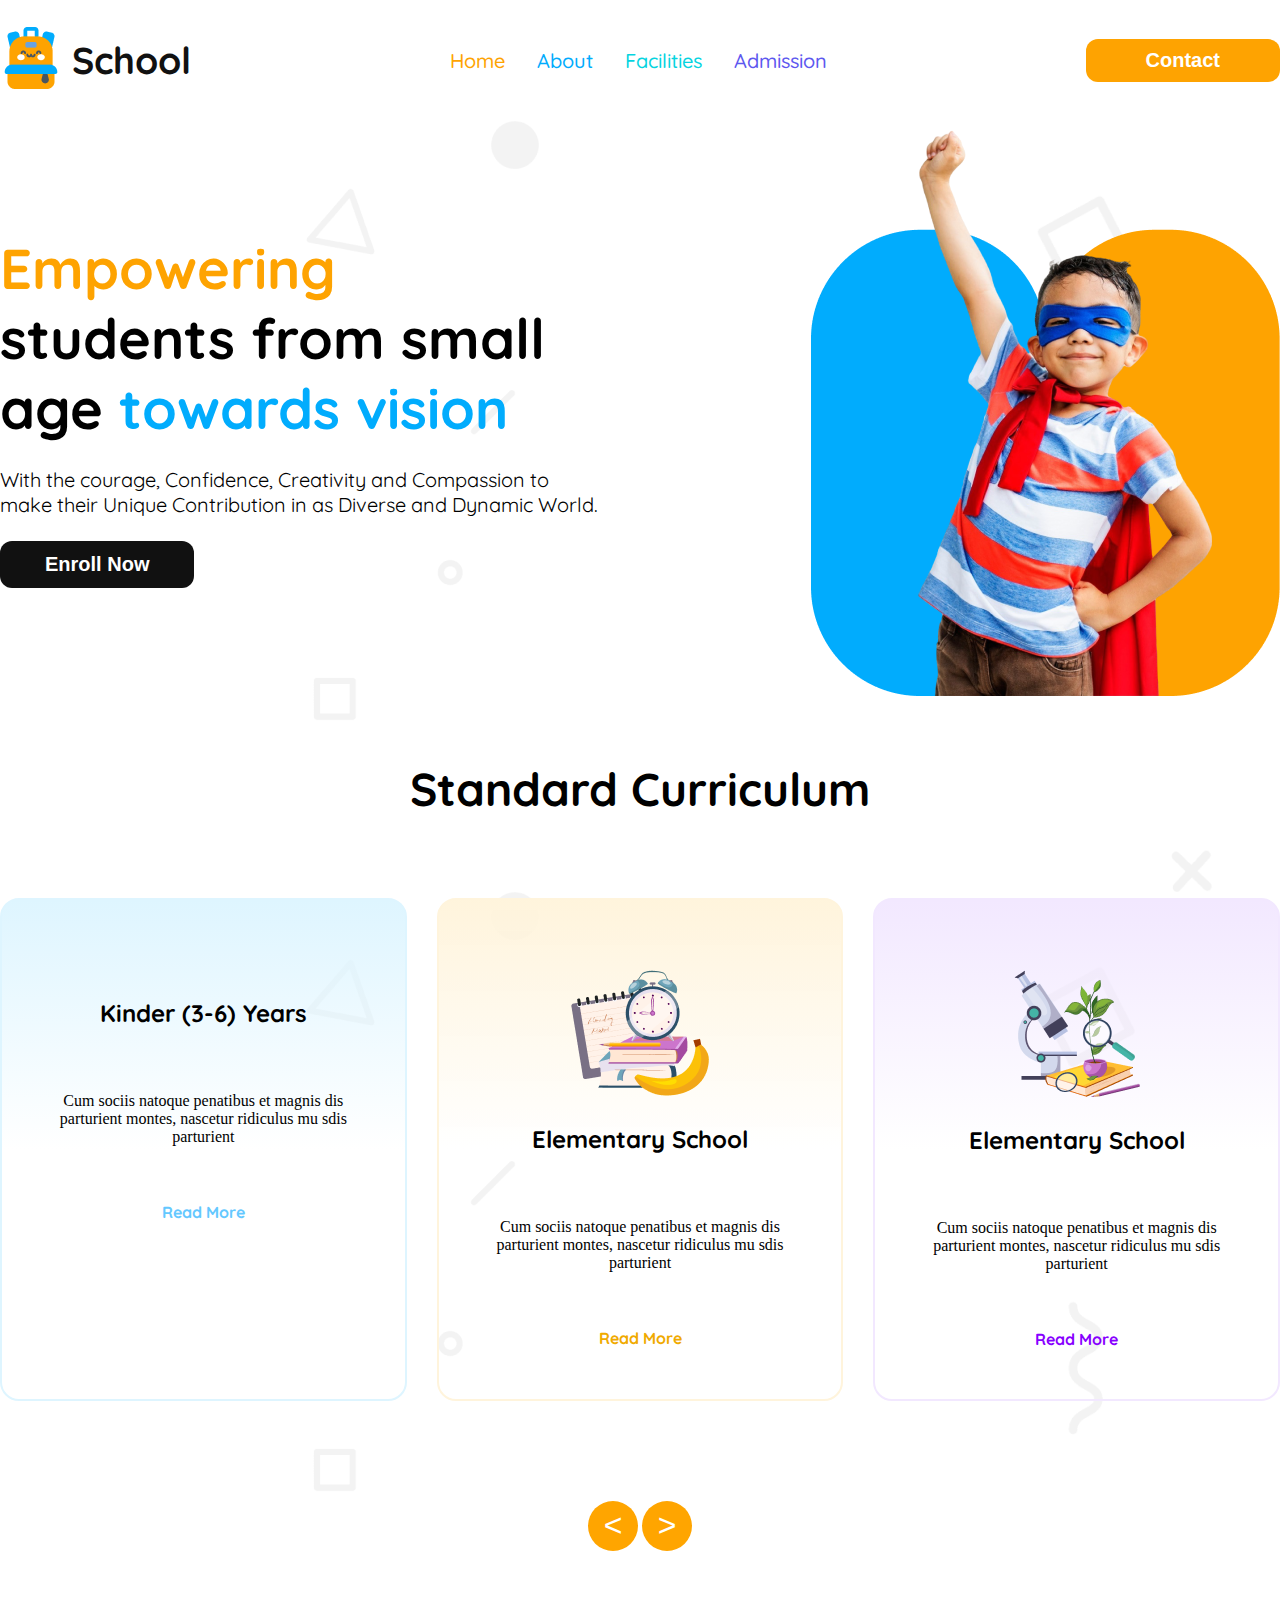
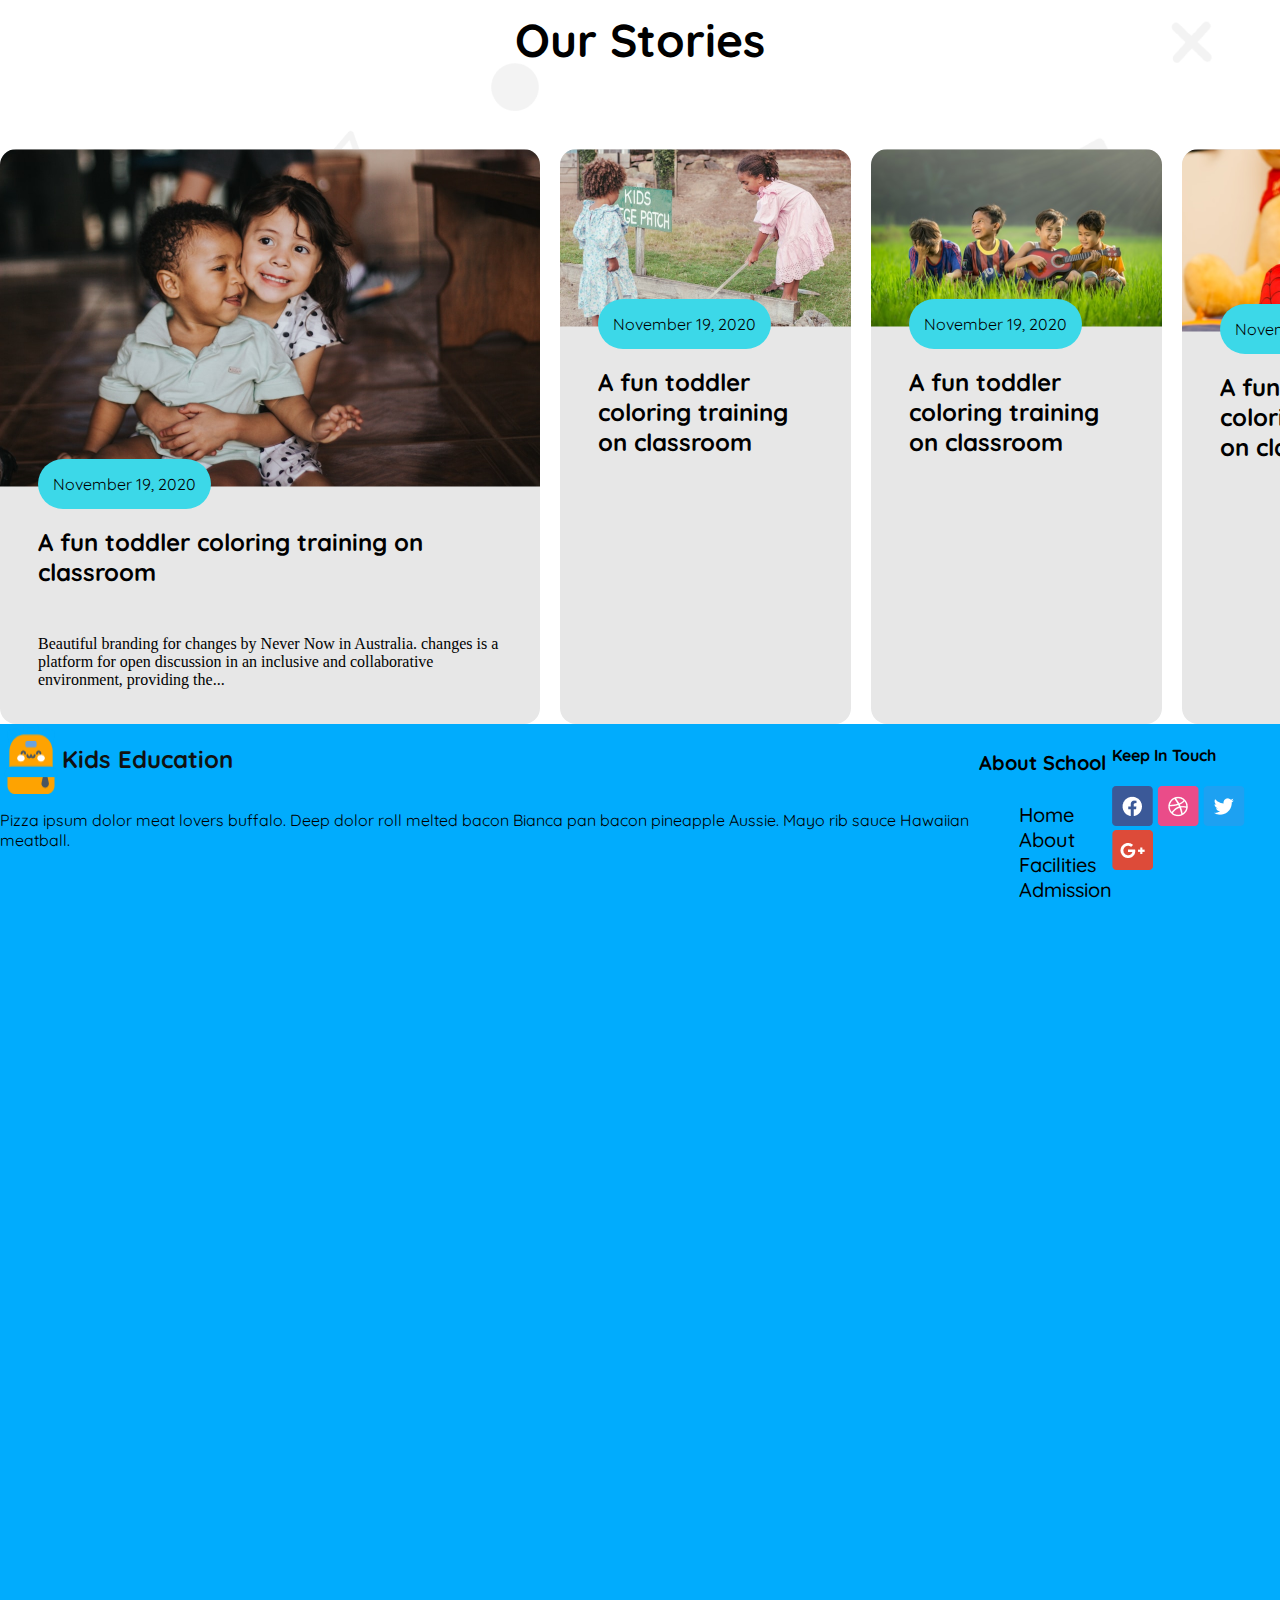
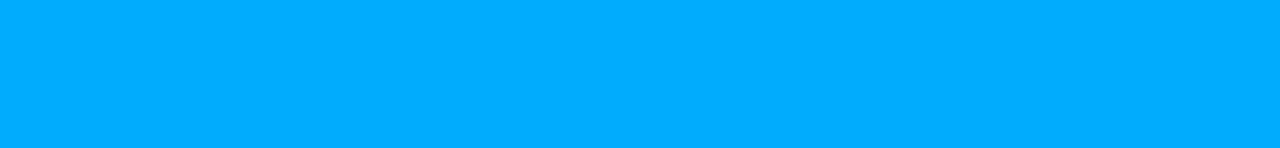
==== commit adbe58ab: "hal chere diyechi!" ====
--- a/index.html
+++ b/index.html
@@ -107,50 +107,96 @@
                     </div>
                 </div>
 
-                <div>
-                    <img src="B11-A2-Kids-School/assets/story-2.png" alt="">
-                </div>
-                <div class="align">
-                    <div class="date">November 19, 2020</div>
-                </div>
-                <div>
-                    <h3 class="story-title-2">Find out if a school fits the
-                        family’s needs</h3>
-                </div>
-            </div>
+                <div class="storys">
+                    <div class="story-card">
+                        <div>
+                            <img src="B11-A2-Kids-School/assets/story-2.png">
+                        </div>
+                        <div class="section-content">
+                            <div class="align">
+                                <div class="date">November 19, 2020</div>
+                            </div>
+                            <div>
+                                <h3 class="story-title">A fun toddler coloring training on
+                                    classroom</h3>
+
+                            </div>
+                        </div>
+                    </div>
+
+                    <div class="storys">
+                        <div class="story-card">
+                            <div>
+                                <img src="B11-A2-Kids-School/assets/story-3.png">
+                            </div>
+                            <div class="section-content">
+                                <div class="align">
+                                    <div class="date">November 19, 2020</div>
+                                </div>
+                                <div>
+                                    <h3 class="story-title">A fun toddler coloring training on
+                                        classroom</h3>
+
+                                </div>
+                            </div>
+                        </div>
+
+                        <div class="storys">
+                            <div class="story-card">
+                                <div>
+                                    <img src="B11-A2-Kids-School/assets/story-4.png">
+                                </div>
+                                <div class="section-content">
+                                    <div class="align">
+                                        <div class="date">November 19, 2020</div>
+                                    </div>
+                                    <div>
+                                        <h3 class="story-title">A fun toddler coloring training on
+                                            classroom</h3>
+                                    </div>
+                                </div>
+                            </div>
+
+                        </div>
         </section>
     </main>
     <footer>
-        <div class="display-flex">
-            <img src="B11-A2-Kids-School/assets/logo.png" alt="school logo">
-            <h2 class="brand black">Kids
-                Education</h2>
+        <div class="footer-section display-flex">
+            <div class="">
+                <div class="display-flex">
+                    <img src="B11-A2-Kids-School/assets/logo.png" alt="school logo">
+                    <h2 class="brand black">Kids
+                        Education</h2>
+                </div>
+
+                <div>
+                    <p>
+                        Pizza ipsum dolor meat lovers buffalo. Deep dolor roll melted bacon Bianca pan bacon pineapple
+                        Aussie.
+                        Mayo rib sauce Hawaiian meatball.
+                    </p>
+                </div>
+            </div>
+
+            <div class="about">
+                <h4>About School</h4>
+                <ul class="itms">
+                    <li>Home</li>
+                    <li>About</li>
+                    <li>Facilities</li>
+                    <li>Admission</li>
+                </ul>
+            </div>
+            <div>
+                <h4>Keep In Touch</h4>
+                <a href=""><img src="B11-A2-Kids-School/assets/fb.png" alt=""></a>
+                <a href=""><img src="B11-A2-Kids-School/assets/dribble.png" alt=""></a>
+                <a href=""><img src="B11-A2-Kids-School/assets/twitter.png" alt=""></a>
+                <a href=""><img src="B11-A2-Kids-School/assets/google+.png" alt=""></a>
+
+            </div>
         </div>
 
-        <div>
-            <p>
-                Pizza ipsum dolor meat lovers buffalo. Deep dolor roll melted bacon Bianca pan bacon pineapple Aussie.
-                Mayo rib sauce Hawaiian meatball.
-            </p>
-        </div>
-
-        <div class="about">
-            <h4>About School</h4>
-            <ul>
-                <li>Home</li>
-                <li>About</li>
-                <li>Facilities</li>
-                <li>Admission</li>
-            </ul>
-        </div>
-        <div>
-            <h4>Keep In Touch</h4>
-            <a href=""><img src="B11-A2-Kids-School/assets/fb.png" alt=""></a>
-            <a href=""><img src="B11-A2-Kids-School/assets/dribble.png" alt=""></a>
-            <a href=""><img src="B11-A2-Kids-School/assets/twitter.png" alt=""></a>
-            <a href=""><img src="B11-A2-Kids-School/assets/google+.png" alt=""></a>
-
-        </div>
     </footer>
 </body>
 
--- a/style.css
+++ b/style.css
@@ -19,6 +19,7 @@
 
 main {
     background-image: url(B11-A2-Kids-School/assets/bg.png);
+
 }
 
 body {
@@ -268,7 +269,7 @@
 }
 
 .story-card {
-    background-color: wheat;
+    background-color: rgb(231, 231, 231);
     border-radius: 16px;
 }
 
@@ -332,9 +333,23 @@
 
 footer {
     background-color: rgba(1, 172, 253, 1);
+    display: flex;
+    justify-content: space-evenly;
+    height: 1024px;
+
+}
+
+.footer-section {
+    width: 1440px;
 }
 
 .about {
+    font-size: 1.25rem;
+
+}
+
+.itms {
     list-style: none;
-
+    font-size: 1.25rem;
+    font-weight: 500;
 }